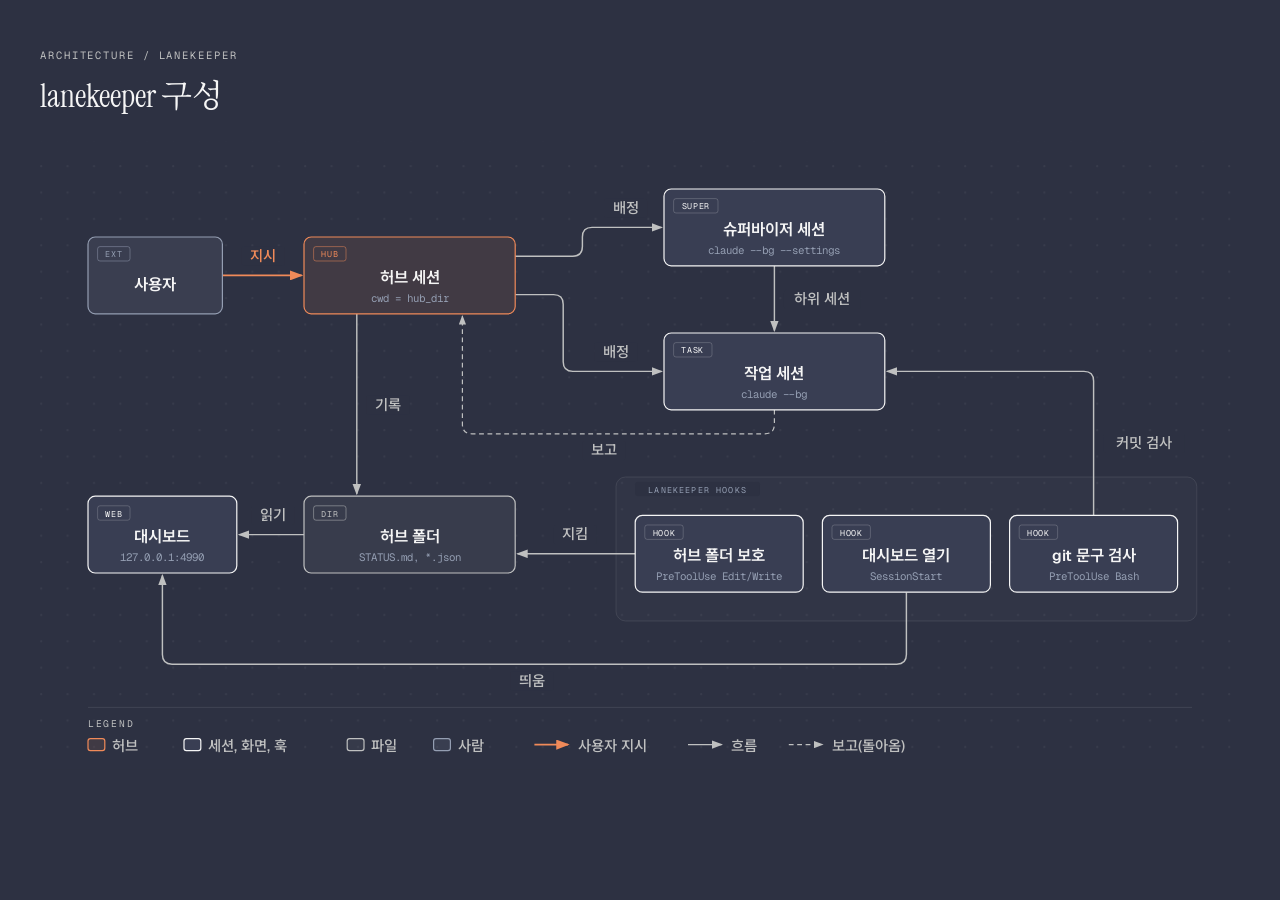
==== docs/diagrams/architecture-dark.html @ 0f476b3c "제품 이름을 lanekeeper 로 통일, 0.4.0 - 플러그인과 마켓플레이스 이름 agent-hub 를 lanekeeper 로 변경, 두 파일 버전 0.4.0 - plugin." ====
<!DOCTYPE html>
<html lang="ko">
<head>
<meta charset="UTF-8">
<meta name="viewport" content="width=device-width, initial-scale=1.0">
<title>lanekeeper 구성</title>
<link href="https://fonts.googleapis.com/css2?family=Instrument+Serif:ital@0;1&family=Geist:wght@400;500;600&family=Geist+Mono:wght@400;500;600&family=Noto+Sans+KR:wght@500;600&family=Noto+Serif+KR&display=swap" rel="stylesheet">
<style>
*, *::before, *::after { box-sizing: border-box; margin: 0; padding: 0; }
body { background: #2d3142; color: #f5f5f5; font-family: 'Geist', 'Noto Sans KR', sans-serif; padding: 3rem 2rem; }
.frame { max-width: 1200px; margin: 0 auto; }
.eyebrow { font-family: 'Geist Mono', monospace; font-size: 0.66rem; letter-spacing: 0.18em; text-transform: uppercase; color: #bfc0c0; margin-bottom: 0.5rem; }
h1 { font-family: 'Instrument Serif', 'Noto Serif KR', serif; font-weight: 400; font-size: 2rem; margin-bottom: 1.5rem; }
.scroll { overflow-x: auto; }
svg { width: 100%; min-width: 1000px; display: block; }
</style>
</head>
<body>
<div class="frame">
<p class="eyebrow">Architecture / lanekeeper</p>
<h1>lanekeeper 구성</h1>
<div class="scroll">
<svg viewBox="0 24 1000 524" xmlns="http://www.w3.org/2000/svg" role="img" aria-labelledby="architecture-dark-title architecture-dark-desc">
<title id="architecture-dark-title">lanekeeper 구성</title>
<desc id="architecture-dark-desc">사용자가 허브 세션에 지시하면 허브가 슈퍼바이저와 작업 세션에 배정하고 보고를 받아 허브 폴더에 기록하며, 대시보드가 그 폴더를 읽고 플러그인 훅 세 개가 대시보드 기동, 허브 폴더 보호, 커밋 문구 검사를 맡는 구성.</desc>
<defs>
<pattern id="architecture-dark-dots" width="22" height="22" patternUnits="userSpaceOnUse"><circle cx="1" cy="1" r="0.9" fill="rgba(245,245,245,0.1)"/></pattern>
<marker id="architecture-dark-arrow" markerWidth="8" markerHeight="6" refX="7" refY="3" orient="auto"><polygon points="0 0, 8 3, 0 6" fill="#bfc0c0"/></marker>
<marker id="architecture-dark-arrow-accent" markerWidth="8" markerHeight="6" refX="7" refY="3" orient="auto"><polygon points="0 0, 8 3, 0 6" fill="#f08a59"/></marker>
</defs>
<rect y="24" width="1000" height="524" fill="#2d3142"/>
<rect y="24" width="1000" height="524" fill="url(#architecture-dark-dots)" opacity="0.55"/>
<rect x="480" y="304" width="484" height="120" rx="8" fill="rgba(245,245,245,0.02)" stroke="rgba(245,245,245,0.1)" stroke-width="0.8"/>
<rect x="496" y="308" width="104" height="12" rx="2" fill="#2d3142"/>
<text x="548" y="317" fill="#949eb2" font-size="7" font-family="'Geist Mono', ui-monospace, monospace" text-anchor="middle" letter-spacing="0.14em">LANEKEEPER HOOKS</text>
<path d="M 152,136 H 218" fill="none" stroke="#f08a59" stroke-width="1.4" marker-end="url(#architecture-dark-arrow-accent)"/>
<path d="M 396,120 H 444 Q 452,120 452,112 V 104 Q 452,96 460,96 H 518" fill="none" stroke="#bfc0c0" stroke-width="1.2" marker-end="url(#architecture-dark-arrow)"/>
<path d="M 396,152 H 428 Q 436,152 436,160 V 208 Q 436,216 444,216 H 518" fill="none" stroke="#bfc0c0" stroke-width="1.2" marker-end="url(#architecture-dark-arrow)"/>
<path d="M 612,128 V 182" fill="none" stroke="#bfc0c0" stroke-width="1.2" marker-end="url(#architecture-dark-arrow)"/>
<path d="M 612,248 V 260 Q 612,268 604,268 H 360 Q 352,268 352,260 V 170" fill="none" stroke="#bfc0c0" stroke-width="1" stroke-dasharray="4,3" marker-end="url(#architecture-dark-arrow)"/>
<path d="M 264,168 V 318" fill="none" stroke="#bfc0c0" stroke-width="1.2" marker-end="url(#architecture-dark-arrow)"/>
<path d="M 220,352 H 166" fill="none" stroke="#bfc0c0" stroke-width="1.2" marker-end="url(#architecture-dark-arrow)"/>
<path d="M 496,368 H 398" fill="none" stroke="#bfc0c0" stroke-width="1.2" marker-end="url(#architecture-dark-arrow)"/>
<path d="M 722,400 V 452 Q 722,460 714,460 H 110 Q 102,460 102,452 V 386" fill="none" stroke="#bfc0c0" stroke-width="1.2" marker-end="url(#architecture-dark-arrow)"/>
<path d="M 878,336 V 224 Q 878,216 870,216 H 706" fill="none" stroke="#bfc0c0" stroke-width="1.2" marker-end="url(#architecture-dark-arrow)"/>
<rect x="168" y="112" width="36" height="16" rx="2" fill="#2d3142"/>
<text x="186" y="124" fill="#f08a59" font-size="12" font-weight="500" font-family="'Geist', 'Noto Sans KR', 'Apple SD Gothic Neo', 'Malgun Gothic', sans-serif" text-anchor="middle">지시</text>
<rect x="470" y="72" width="36" height="16" rx="2" fill="#2d3142"/>
<text x="488" y="84" fill="#bfc0c0" font-size="12" font-weight="500" font-family="'Geist', 'Noto Sans KR', 'Apple SD Gothic Neo', 'Malgun Gothic', sans-serif" text-anchor="middle">배정</text>
<rect x="462" y="192" width="36" height="16" rx="2" fill="#2d3142"/>
<text x="480" y="204" fill="#bfc0c0" font-size="12" font-weight="500" font-family="'Geist', 'Noto Sans KR', 'Apple SD Gothic Neo', 'Malgun Gothic', sans-serif" text-anchor="middle">배정</text>
<rect x="620" y="148" width="64" height="16" rx="2" fill="#2d3142"/>
<text x="652" y="160" fill="#bfc0c0" font-size="12" font-weight="500" font-family="'Geist', 'Noto Sans KR', 'Apple SD Gothic Neo', 'Malgun Gothic', sans-serif" text-anchor="middle">하위 세션</text>
<rect x="452" y="274" width="36" height="16" rx="2" fill="#2d3142"/>
<text x="470" y="286" fill="#bfc0c0" font-size="12" font-weight="500" font-family="'Geist', 'Noto Sans KR', 'Apple SD Gothic Neo', 'Malgun Gothic', sans-serif" text-anchor="middle">보고</text>
<rect x="272" y="236" width="36" height="16" rx="2" fill="#2d3142"/>
<text x="290" y="248" fill="#bfc0c0" font-size="12" font-weight="500" font-family="'Geist', 'Noto Sans KR', 'Apple SD Gothic Neo', 'Malgun Gothic', sans-serif" text-anchor="middle">기록</text>
<rect x="176" y="328" width="36" height="16" rx="2" fill="#2d3142"/>
<text x="194" y="340" fill="#bfc0c0" font-size="12" font-weight="500" font-family="'Geist', 'Noto Sans KR', 'Apple SD Gothic Neo', 'Malgun Gothic', sans-serif" text-anchor="middle">읽기</text>
<rect x="428" y="344" width="36" height="16" rx="2" fill="#2d3142"/>
<text x="446" y="356" fill="#bfc0c0" font-size="12" font-weight="500" font-family="'Geist', 'Noto Sans KR', 'Apple SD Gothic Neo', 'Malgun Gothic', sans-serif" text-anchor="middle">지킴</text>
<rect x="392" y="466" width="36" height="16" rx="2" fill="#2d3142"/>
<text x="410" y="478" fill="#bfc0c0" font-size="12" font-weight="500" font-family="'Geist', 'Noto Sans KR', 'Apple SD Gothic Neo', 'Malgun Gothic', sans-serif" text-anchor="middle">띄움</text>
<rect x="886" y="268" width="68" height="16" rx="2" fill="#2d3142"/>
<text x="920" y="280" fill="#bfc0c0" font-size="12" font-weight="500" font-family="'Geist', 'Noto Sans KR', 'Apple SD Gothic Neo', 'Malgun Gothic', sans-serif" text-anchor="middle">커밋 검사</text>
<rect x="40" y="104" width="112" height="64" rx="6" fill="#2d3142"/>
<rect x="40" y="104" width="112" height="64" rx="6" fill="rgba(148,158,178,0.12)" stroke="#949eb2" stroke-width="1"/>
<rect x="48" y="112" width="27" height="12" rx="2" fill="transparent" stroke="#949eb2" stroke-opacity="0.5" stroke-width="0.8"/>
<text x="61.5" y="121" fill="#949eb2" font-size="7" font-family="'Geist Mono', ui-monospace, monospace" text-anchor="middle" letter-spacing="0.08em">EXT</text>
<text x="96" y="148" fill="#f5f5f5" font-size="13" font-weight="600" font-family="'Geist', 'Noto Sans KR', 'Apple SD Gothic Neo', 'Malgun Gothic', sans-serif" text-anchor="middle">사용자</text>
<rect x="220" y="104" width="176" height="64" rx="6" fill="#2d3142"/>
<rect x="220" y="104" width="176" height="64" rx="6" fill="rgba(240,138,89,0.10)" stroke="#f08a59" stroke-width="1"/>
<rect x="228" y="112" width="27" height="12" rx="2" fill="transparent" stroke="#f08a59" stroke-opacity="0.5" stroke-width="0.8"/>
<text x="241.5" y="121" fill="#f08a59" font-size="7" font-family="'Geist Mono', ui-monospace, monospace" text-anchor="middle" letter-spacing="0.08em">HUB</text>
<text x="308" y="142" fill="#f5f5f5" font-size="13" font-weight="600" font-family="'Geist', 'Noto Sans KR', 'Apple SD Gothic Neo', 'Malgun Gothic', sans-serif" text-anchor="middle">허브 세션</text>
<text x="308" y="158" fill="#949eb2" font-size="9" font-family="'Geist Mono', ui-monospace, monospace" text-anchor="middle">cwd = hub_dir</text>
<rect x="520" y="64" width="184" height="64" rx="6" fill="#2d3142"/>
<rect x="520" y="64" width="184" height="64" rx="6" fill="#393e53" stroke="#f5f5f5" stroke-width="1"/>
<rect x="528" y="72" width="37" height="12" rx="2" fill="transparent" stroke="rgba(245,245,245,0.4)" stroke-opacity="0.5" stroke-width="0.8"/>
<text x="546.5" y="81" fill="#f5f5f5" font-size="7" font-family="'Geist Mono', ui-monospace, monospace" text-anchor="middle" letter-spacing="0.08em">SUPER</text>
<text x="612" y="102" fill="#f5f5f5" font-size="13" font-weight="600" font-family="'Geist', 'Noto Sans KR', 'Apple SD Gothic Neo', 'Malgun Gothic', sans-serif" text-anchor="middle">슈퍼바이저 세션</text>
<text x="612" y="118" fill="#949eb2" font-size="9" font-family="'Geist Mono', ui-monospace, monospace" text-anchor="middle">claude --bg --settings</text>
<rect x="520" y="184" width="184" height="64" rx="6" fill="#2d3142"/>
<rect x="520" y="184" width="184" height="64" rx="6" fill="#393e53" stroke="#f5f5f5" stroke-width="1"/>
<rect x="528" y="192" width="32" height="12" rx="2" fill="transparent" stroke="rgba(245,245,245,0.4)" stroke-opacity="0.5" stroke-width="0.8"/>
<text x="544" y="201" fill="#f5f5f5" font-size="7" font-family="'Geist Mono', ui-monospace, monospace" text-anchor="middle" letter-spacing="0.08em">TASK</text>
<text x="612" y="222" fill="#f5f5f5" font-size="13" font-weight="600" font-family="'Geist', 'Noto Sans KR', 'Apple SD Gothic Neo', 'Malgun Gothic', sans-serif" text-anchor="middle">작업 세션</text>
<text x="612" y="238" fill="#949eb2" font-size="9" font-family="'Geist Mono', ui-monospace, monospace" text-anchor="middle">claude --bg</text>
<rect x="220" y="320" width="176" height="64" rx="6" fill="#2d3142"/>
<rect x="220" y="320" width="176" height="64" rx="6" fill="rgba(245,245,245,0.05)" stroke="#bfc0c0" stroke-width="1"/>
<rect x="228" y="328" width="27" height="12" rx="2" fill="transparent" stroke="#bfc0c0" stroke-opacity="0.5" stroke-width="0.8"/>
<text x="241.5" y="337" fill="#bfc0c0" font-size="7" font-family="'Geist Mono', ui-monospace, monospace" text-anchor="middle" letter-spacing="0.08em">DIR</text>
<text x="308" y="358" fill="#f5f5f5" font-size="13" font-weight="600" font-family="'Geist', 'Noto Sans KR', 'Apple SD Gothic Neo', 'Malgun Gothic', sans-serif" text-anchor="middle">허브 폴더</text>
<text x="308" y="374" fill="#949eb2" font-size="9" font-family="'Geist Mono', ui-monospace, monospace" text-anchor="middle">STATUS.md, *.json</text>
<rect x="40" y="320" width="124" height="64" rx="6" fill="#2d3142"/>
<rect x="40" y="320" width="124" height="64" rx="6" fill="#393e53" stroke="#f5f5f5" stroke-width="1"/>
<rect x="48" y="328" width="27" height="12" rx="2" fill="transparent" stroke="rgba(245,245,245,0.4)" stroke-opacity="0.5" stroke-width="0.8"/>
<text x="61.5" y="337" fill="#f5f5f5" font-size="7" font-family="'Geist Mono', ui-monospace, monospace" text-anchor="middle" letter-spacing="0.08em">WEB</text>
<text x="102" y="358" fill="#f5f5f5" font-size="13" font-weight="600" font-family="'Geist', 'Noto Sans KR', 'Apple SD Gothic Neo', 'Malgun Gothic', sans-serif" text-anchor="middle">대시보드</text>
<text x="102" y="374" fill="#949eb2" font-size="9" font-family="'Geist Mono', ui-monospace, monospace" text-anchor="middle">127.0.0.1:4990</text>
<rect x="496" y="336" width="140" height="64" rx="6" fill="#2d3142"/>
<rect x="496" y="336" width="140" height="64" rx="6" fill="#393e53" stroke="#f5f5f5" stroke-width="1"/>
<rect x="504" y="344" width="32" height="12" rx="2" fill="transparent" stroke="rgba(245,245,245,0.4)" stroke-opacity="0.5" stroke-width="0.8"/>
<text x="520" y="353" fill="#f5f5f5" font-size="7" font-family="'Geist Mono', ui-monospace, monospace" text-anchor="middle" letter-spacing="0.08em">HOOK</text>
<text x="566" y="374" fill="#f5f5f5" font-size="13" font-weight="600" font-family="'Geist', 'Noto Sans KR', 'Apple SD Gothic Neo', 'Malgun Gothic', sans-serif" text-anchor="middle">허브 폴더 보호</text>
<text x="566" y="390" fill="#949eb2" font-size="9" font-family="'Geist Mono', ui-monospace, monospace" text-anchor="middle">PreToolUse Edit/Write</text>
<rect x="652" y="336" width="140" height="64" rx="6" fill="#2d3142"/>
<rect x="652" y="336" width="140" height="64" rx="6" fill="#393e53" stroke="#f5f5f5" stroke-width="1"/>
<rect x="660" y="344" width="32" height="12" rx="2" fill="transparent" stroke="rgba(245,245,245,0.4)" stroke-opacity="0.5" stroke-width="0.8"/>
<text x="676" y="353" fill="#f5f5f5" font-size="7" font-family="'Geist Mono', ui-monospace, monospace" text-anchor="middle" letter-spacing="0.08em">HOOK</text>
<text x="722" y="374" fill="#f5f5f5" font-size="13" font-weight="600" font-family="'Geist', 'Noto Sans KR', 'Apple SD Gothic Neo', 'Malgun Gothic', sans-serif" text-anchor="middle">대시보드 열기</text>
<text x="722" y="390" fill="#949eb2" font-size="9" font-family="'Geist Mono', ui-monospace, monospace" text-anchor="middle">SessionStart</text>
<rect x="808" y="336" width="140" height="64" rx="6" fill="#2d3142"/>
<rect x="808" y="336" width="140" height="64" rx="6" fill="#393e53" stroke="#f5f5f5" stroke-width="1"/>
<rect x="816" y="344" width="32" height="12" rx="2" fill="transparent" stroke="rgba(245,245,245,0.4)" stroke-opacity="0.5" stroke-width="0.8"/>
<text x="832" y="353" fill="#f5f5f5" font-size="7" font-family="'Geist Mono', ui-monospace, monospace" text-anchor="middle" letter-spacing="0.08em">HOOK</text>
<text x="878" y="374" fill="#f5f5f5" font-size="13" font-weight="600" font-family="'Geist', 'Noto Sans KR', 'Apple SD Gothic Neo', 'Malgun Gothic', sans-serif" text-anchor="middle">git 문구 검사</text>
<text x="878" y="390" fill="#949eb2" font-size="9" font-family="'Geist Mono', ui-monospace, monospace" text-anchor="middle">PreToolUse Bash</text>
<line x1="40" y1="496" x2="960" y2="496" stroke="rgba(245,245,245,0.1)" stroke-width="0.8"/>
<text x="40" y="512" fill="#bfc0c0" font-size="8" font-family="'Geist Mono', ui-monospace, monospace" letter-spacing="0.18em">LEGEND</text>
<rect x="40" y="522" width="14" height="10" rx="2" fill="rgba(240,138,89,0.10)" stroke="#f08a59" stroke-width="1"/>
<text x="60" y="532" fill="#bfc0c0" font-size="12" font-weight="500" font-family="'Geist', 'Noto Sans KR', 'Apple SD Gothic Neo', 'Malgun Gothic', sans-serif">허브</text>
<rect x="120" y="522" width="14" height="10" rx="2" fill="#393e53" stroke="#f5f5f5" stroke-width="1"/>
<text x="140" y="532" fill="#bfc0c0" font-size="12" font-weight="500" font-family="'Geist', 'Noto Sans KR', 'Apple SD Gothic Neo', 'Malgun Gothic', sans-serif">세션, 화면, 훅</text>
<rect x="256" y="522" width="14" height="10" rx="2" fill="rgba(245,245,245,0.05)" stroke="#bfc0c0" stroke-width="1"/>
<text x="276" y="532" fill="#bfc0c0" font-size="12" font-weight="500" font-family="'Geist', 'Noto Sans KR', 'Apple SD Gothic Neo', 'Malgun Gothic', sans-serif">파일</text>
<rect x="328" y="522" width="14" height="10" rx="2" fill="rgba(148,158,178,0.12)" stroke="#949eb2" stroke-width="1"/>
<text x="348" y="532" fill="#bfc0c0" font-size="12" font-weight="500" font-family="'Geist', 'Noto Sans KR', 'Apple SD Gothic Neo', 'Malgun Gothic', sans-serif">사람</text>
<line x1="412" y1="527" x2="440" y2="527" stroke="#f08a59" stroke-width="1.4" marker-end="url(#architecture-dark-arrow-accent)"/>
<text x="448" y="532" fill="#bfc0c0" font-size="12" font-weight="500" font-family="'Geist', 'Noto Sans KR', 'Apple SD Gothic Neo', 'Malgun Gothic', sans-serif">사용자 지시</text>
<line x1="540" y1="527" x2="568" y2="527" stroke="#bfc0c0" stroke-width="1.2" marker-end="url(#architecture-dark-arrow)"/>
<text x="576" y="532" fill="#bfc0c0" font-size="12" font-weight="500" font-family="'Geist', 'Noto Sans KR', 'Apple SD Gothic Neo', 'Malgun Gothic', sans-serif">흐름</text>
<line x1="624" y1="527" x2="652" y2="527" stroke="#bfc0c0" stroke-width="1" stroke-dasharray="4,3" marker-end="url(#architecture-dark-arrow)"/>
<text x="660" y="532" fill="#bfc0c0" font-size="12" font-weight="500" font-family="'Geist', 'Noto Sans KR', 'Apple SD Gothic Neo', 'Malgun Gothic', sans-serif">보고(돌아옴)</text>
</svg>
</div>
</div>
</body>
</html>
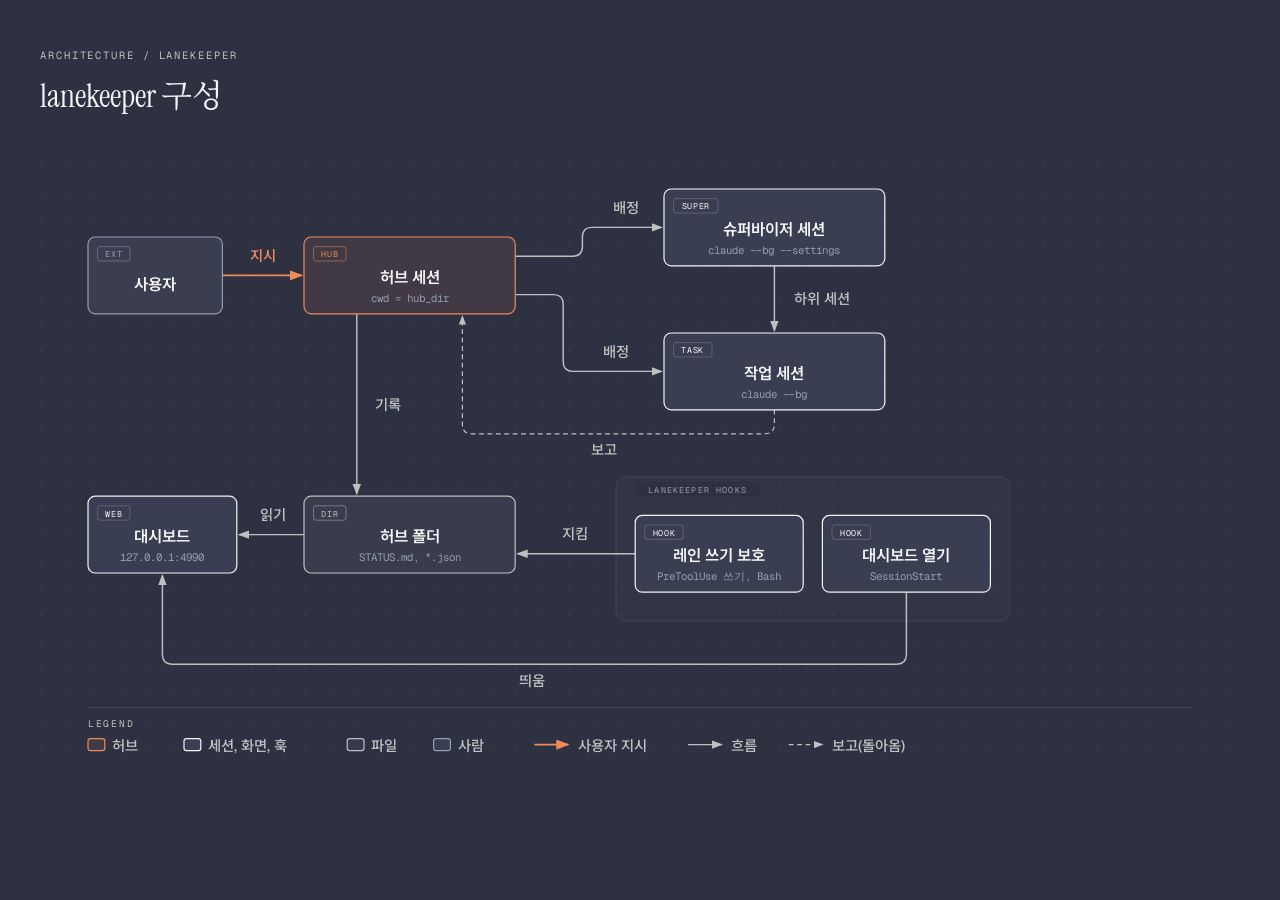
==== commit 9c6e0a24: "README 설치 절 정리, 구성도 갱신, CHANGELOG 0.6.0, 0.6.0 - README 한영: 옛 이름 절을 세 줄로, 손으로 설치하기를 명령 한 묶음과 setup 안" ====
--- a/docs/diagrams/architecture-dark.html
+++ b/docs/diagrams/architecture-dark.html
@@ -22,7 +22,7 @@
 <div class="scroll">
 <svg viewBox="0 24 1000 524" xmlns="http://www.w3.org/2000/svg" role="img" aria-labelledby="architecture-dark-title architecture-dark-desc">
 <title id="architecture-dark-title">lanekeeper 구성</title>
-<desc id="architecture-dark-desc">사용자가 허브 세션에 지시하면 허브가 슈퍼바이저와 작업 세션에 배정하고 보고를 받아 허브 폴더에 기록하며, 대시보드가 그 폴더를 읽고 플러그인 훅 세 개가 대시보드 기동, 허브 폴더 보호, 커밋 문구 검사를 맡는 구성.</desc>
+<desc id="architecture-dark-desc">사용자가 허브 세션에 지시하면 허브가 슈퍼바이저와 작업 세션에 배정하고 보고를 받아 허브 폴더에 기록하며, 대시보드가 그 폴더를 읽고 플러그인 훅 두 개가 대시보드 기동과 허브 폴더와 레인 쓰기 보호를 맡는 구성.</desc>
 <defs>
 <pattern id="architecture-dark-dots" width="22" height="22" patternUnits="userSpaceOnUse"><circle cx="1" cy="1" r="0.9" fill="rgba(245,245,245,0.1)"/></pattern>
 <marker id="architecture-dark-arrow" markerWidth="8" markerHeight="6" refX="7" refY="3" orient="auto"><polygon points="0 0, 8 3, 0 6" fill="#bfc0c0"/></marker>
@@ -30,7 +30,7 @@
 </defs>
 <rect y="24" width="1000" height="524" fill="#2d3142"/>
 <rect y="24" width="1000" height="524" fill="url(#architecture-dark-dots)" opacity="0.55"/>
-<rect x="480" y="304" width="484" height="120" rx="8" fill="rgba(245,245,245,0.02)" stroke="rgba(245,245,245,0.1)" stroke-width="0.8"/>
+<rect x="480" y="304" width="328" height="120" rx="8" fill="rgba(245,245,245,0.02)" stroke="rgba(245,245,245,0.1)" stroke-width="0.8"/>
 <rect x="496" y="308" width="104" height="12" rx="2" fill="#2d3142"/>
 <text x="548" y="317" fill="#949eb2" font-size="7" font-family="'Geist Mono', ui-monospace, monospace" text-anchor="middle" letter-spacing="0.14em">LANEKEEPER HOOKS</text>
 <path d="M 152,136 H 218" fill="none" stroke="#f08a59" stroke-width="1.4" marker-end="url(#architecture-dark-arrow-accent)"/>
@@ -42,7 +42,6 @@
 <path d="M 220,352 H 166" fill="none" stroke="#bfc0c0" stroke-width="1.2" marker-end="url(#architecture-dark-arrow)"/>
 <path d="M 496,368 H 398" fill="none" stroke="#bfc0c0" stroke-width="1.2" marker-end="url(#architecture-dark-arrow)"/>
 <path d="M 722,400 V 452 Q 722,460 714,460 H 110 Q 102,460 102,452 V 386" fill="none" stroke="#bfc0c0" stroke-width="1.2" marker-end="url(#architecture-dark-arrow)"/>
-<path d="M 878,336 V 224 Q 878,216 870,216 H 706" fill="none" stroke="#bfc0c0" stroke-width="1.2" marker-end="url(#architecture-dark-arrow)"/>
 <rect x="168" y="112" width="36" height="16" rx="2" fill="#2d3142"/>
 <text x="186" y="124" fill="#f08a59" font-size="12" font-weight="500" font-family="'Geist', 'Noto Sans KR', 'Apple SD Gothic Neo', 'Malgun Gothic', sans-serif" text-anchor="middle">지시</text>
 <rect x="470" y="72" width="36" height="16" rx="2" fill="#2d3142"/>
@@ -62,7 +61,6 @@
 <rect x="392" y="466" width="36" height="16" rx="2" fill="#2d3142"/>
 <text x="410" y="478" fill="#bfc0c0" font-size="12" font-weight="500" font-family="'Geist', 'Noto Sans KR', 'Apple SD Gothic Neo', 'Malgun Gothic', sans-serif" text-anchor="middle">띄움</text>
 <rect x="886" y="268" width="68" height="16" rx="2" fill="#2d3142"/>
-<text x="920" y="280" fill="#bfc0c0" font-size="12" font-weight="500" font-family="'Geist', 'Noto Sans KR', 'Apple SD Gothic Neo', 'Malgun Gothic', sans-serif" text-anchor="middle">커밋 검사</text>
 <rect x="40" y="104" width="112" height="64" rx="6" fill="#2d3142"/>
 <rect x="40" y="104" width="112" height="64" rx="6" fill="rgba(148,158,178,0.12)" stroke="#949eb2" stroke-width="1"/>
 <rect x="48" y="112" width="27" height="12" rx="2" fill="transparent" stroke="#949eb2" stroke-opacity="0.5" stroke-width="0.8"/>
@@ -102,20 +100,14 @@
 <rect x="496" y="336" width="140" height="64" rx="6" fill="#393e53" stroke="#f5f5f5" stroke-width="1"/>
 <rect x="504" y="344" width="32" height="12" rx="2" fill="transparent" stroke="rgba(245,245,245,0.4)" stroke-opacity="0.5" stroke-width="0.8"/>
 <text x="520" y="353" fill="#f5f5f5" font-size="7" font-family="'Geist Mono', ui-monospace, monospace" text-anchor="middle" letter-spacing="0.08em">HOOK</text>
-<text x="566" y="374" fill="#f5f5f5" font-size="13" font-weight="600" font-family="'Geist', 'Noto Sans KR', 'Apple SD Gothic Neo', 'Malgun Gothic', sans-serif" text-anchor="middle">허브 폴더 보호</text>
-<text x="566" y="390" fill="#949eb2" font-size="9" font-family="'Geist Mono', ui-monospace, monospace" text-anchor="middle">PreToolUse Edit/Write</text>
+<text x="566" y="374" fill="#f5f5f5" font-size="13" font-weight="600" font-family="'Geist', 'Noto Sans KR', 'Apple SD Gothic Neo', 'Malgun Gothic', sans-serif" text-anchor="middle">레인 쓰기 보호</text>
+<text x="566" y="390" fill="#949eb2" font-size="9" font-family="'Geist Mono', ui-monospace, monospace" text-anchor="middle">PreToolUse 쓰기, Bash</text>
 <rect x="652" y="336" width="140" height="64" rx="6" fill="#2d3142"/>
 <rect x="652" y="336" width="140" height="64" rx="6" fill="#393e53" stroke="#f5f5f5" stroke-width="1"/>
 <rect x="660" y="344" width="32" height="12" rx="2" fill="transparent" stroke="rgba(245,245,245,0.4)" stroke-opacity="0.5" stroke-width="0.8"/>
 <text x="676" y="353" fill="#f5f5f5" font-size="7" font-family="'Geist Mono', ui-monospace, monospace" text-anchor="middle" letter-spacing="0.08em">HOOK</text>
 <text x="722" y="374" fill="#f5f5f5" font-size="13" font-weight="600" font-family="'Geist', 'Noto Sans KR', 'Apple SD Gothic Neo', 'Malgun Gothic', sans-serif" text-anchor="middle">대시보드 열기</text>
 <text x="722" y="390" fill="#949eb2" font-size="9" font-family="'Geist Mono', ui-monospace, monospace" text-anchor="middle">SessionStart</text>
-<rect x="808" y="336" width="140" height="64" rx="6" fill="#2d3142"/>
-<rect x="808" y="336" width="140" height="64" rx="6" fill="#393e53" stroke="#f5f5f5" stroke-width="1"/>
-<rect x="816" y="344" width="32" height="12" rx="2" fill="transparent" stroke="rgba(245,245,245,0.4)" stroke-opacity="0.5" stroke-width="0.8"/>
-<text x="832" y="353" fill="#f5f5f5" font-size="7" font-family="'Geist Mono', ui-monospace, monospace" text-anchor="middle" letter-spacing="0.08em">HOOK</text>
-<text x="878" y="374" fill="#f5f5f5" font-size="13" font-weight="600" font-family="'Geist', 'Noto Sans KR', 'Apple SD Gothic Neo', 'Malgun Gothic', sans-serif" text-anchor="middle">git 문구 검사</text>
-<text x="878" y="390" fill="#949eb2" font-size="9" font-family="'Geist Mono', ui-monospace, monospace" text-anchor="middle">PreToolUse Bash</text>
 <line x1="40" y1="496" x2="960" y2="496" stroke="rgba(245,245,245,0.1)" stroke-width="0.8"/>
 <text x="40" y="512" fill="#bfc0c0" font-size="8" font-family="'Geist Mono', ui-monospace, monospace" letter-spacing="0.18em">LEGEND</text>
 <rect x="40" y="522" width="14" height="10" rx="2" fill="rgba(240,138,89,0.10)" stroke="#f08a59" stroke-width="1"/>
